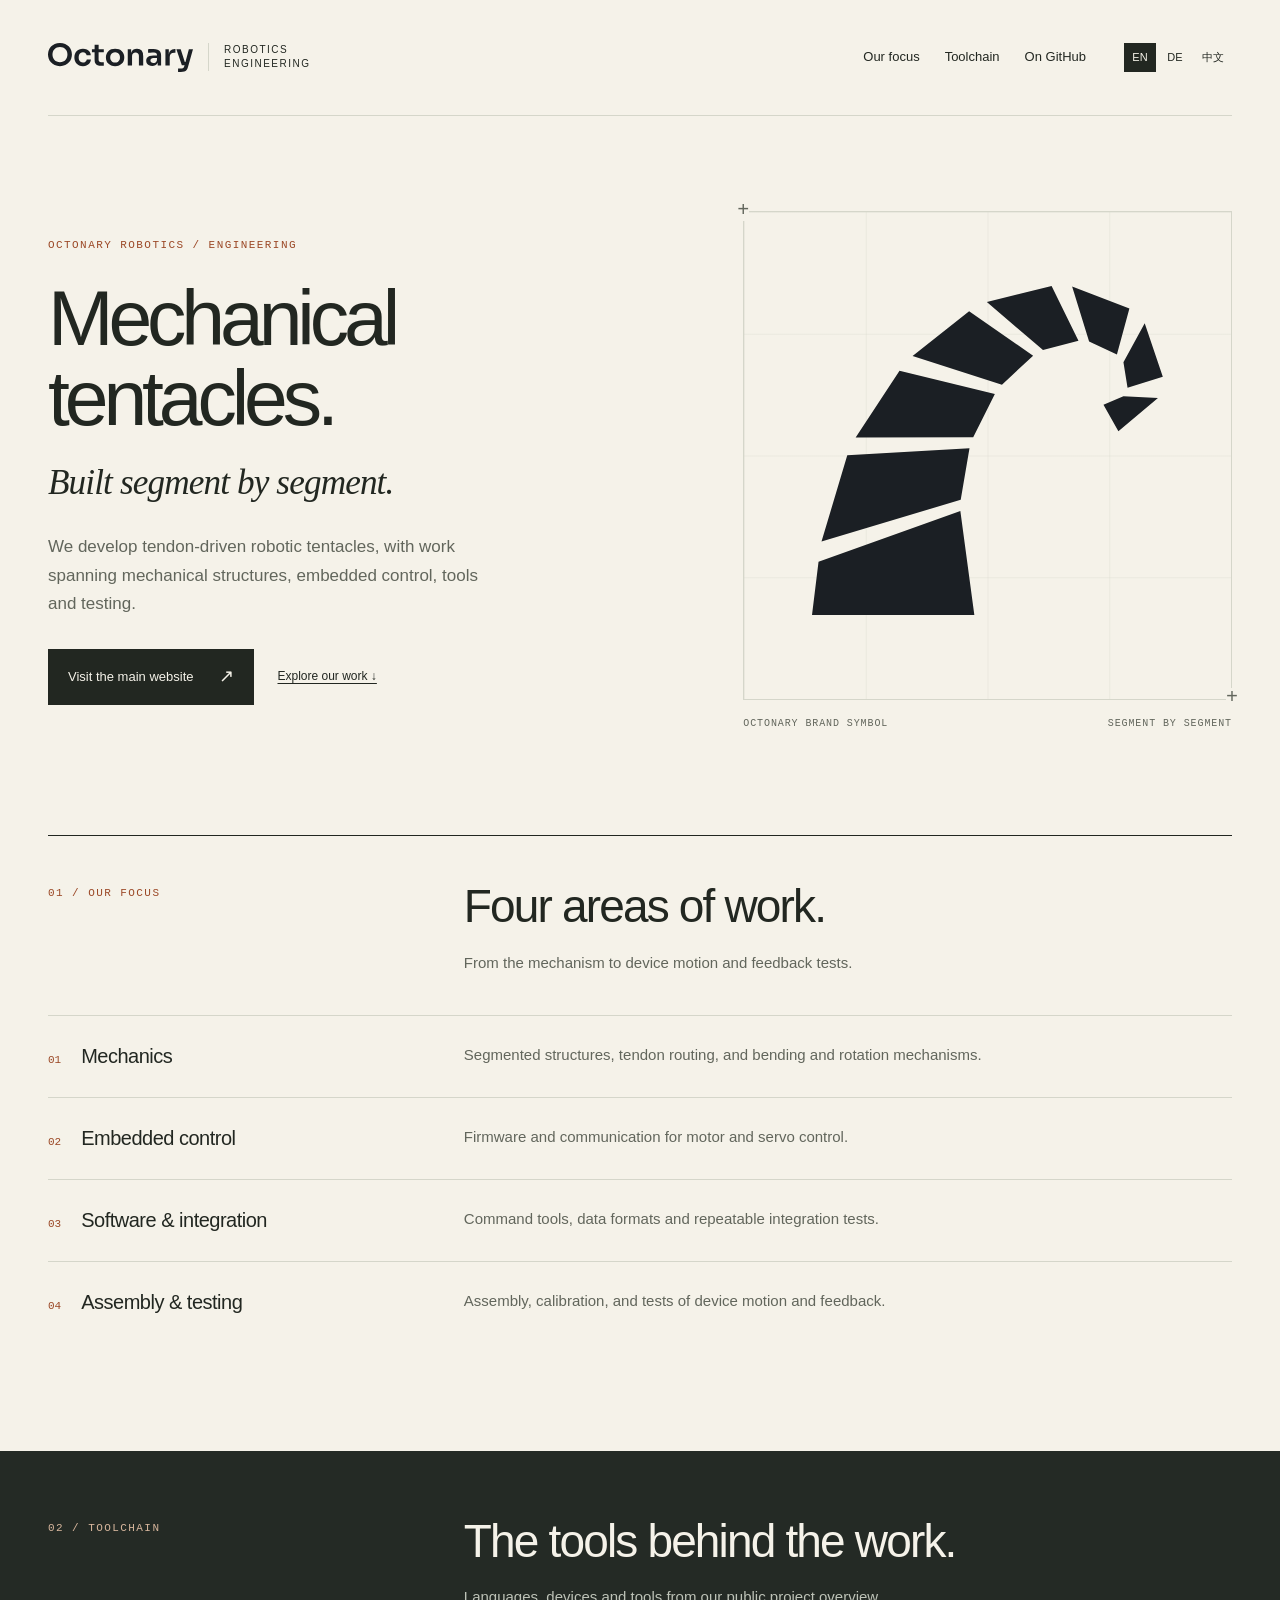
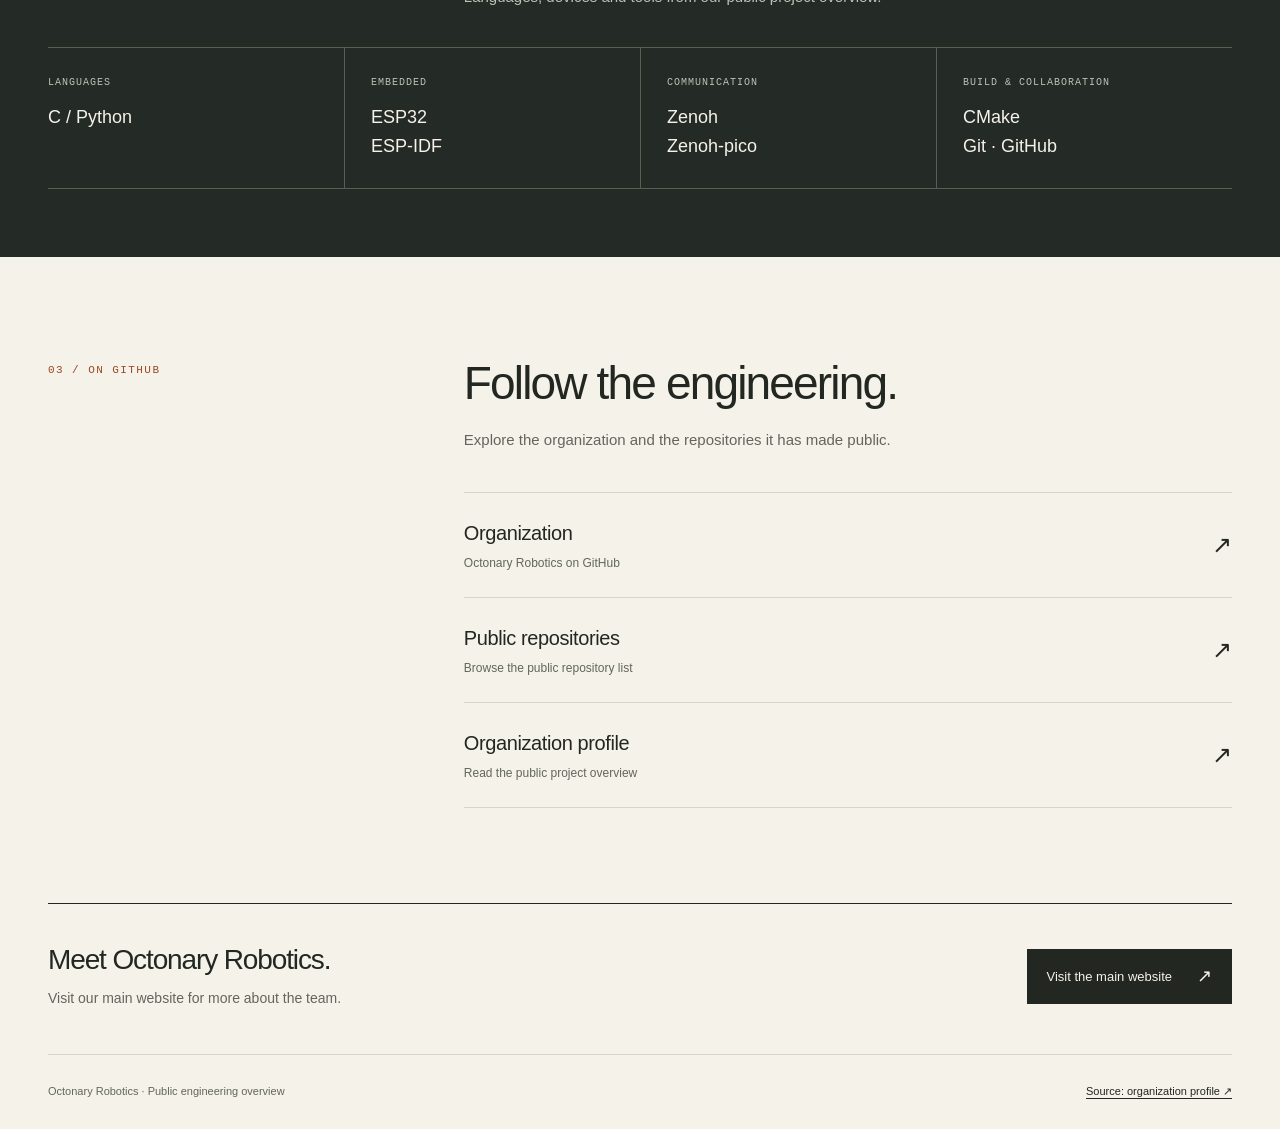
==== index.html @ dd6739da "Publish multilingual engineering introduction for GitHub Pages" ====
<!doctype html>
<html lang="en">
<head>
  <meta charset="utf-8">
  <meta name="viewport" content="width=device-width, initial-scale=1">
  <title>Octonary Robotics — Mechanical tentacles</title>
  <meta name="description" content="Octonary Robotics develops tendon-driven robotic tentacles. Explore our work in mechanical structures, embedded control, tools and testing.">
  <meta name="theme-color" content="#f5f2e9">
  <link rel="canonical" href="https://octonary-robotics.github.io/">
  <link rel="alternate" hreflang="en" href="https://octonary-robotics.github.io/">
  <link rel="alternate" hreflang="de" href="https://octonary-robotics.github.io/de.html">
  <link rel="alternate" hreflang="zh-CN" href="https://octonary-robotics.github.io/zh.html">
  <link rel="alternate" hreflang="x-default" href="https://octonary-robotics.github.io/">
  <meta property="og:type" content="website">
  <meta property="og:image" content="https://octonary-robotics.github.io/og-image-1200x630.png">
  <meta name="twitter:card" content="summary_large_image">
  <meta property="og:site_name" content="Octonary Robotics">
  <meta property="og:title" content="Octonary Robotics — Mechanical tentacles">
  <meta property="og:description" content="Octonary Robotics develops tendon-driven robotic tentacles. Explore our work in mechanical structures, embedded control, tools and testing.">
  <meta property="og:url" content="https://octonary-robotics.github.io/">
  <meta property="og:locale" content="en_US">
  <link rel="icon" href="/favicon.svg" type="image/svg+xml">
  <link rel="stylesheet" href="/site.css">
</head>
<body>
  <a class="skip" href="#content">Skip to content</a>
  <header class="site-header wrap">
    <a class="brand" href="/" aria-label="Octonary Robotics"><img src="/wordmark.svg" width="468" height="97" alt="Octonary"><span>Robotics<br>Engineering</span></a>
    <div class="header-right">
      <nav class="main-nav" aria-label="Main navigation">
        <a href="#focus">Our focus</a><a href="#toolchain">Toolchain</a><a href="#projects">On GitHub</a>
      </nav>
      <nav class="languages" aria-label="Language">
        <a href="/" lang="en" hreflang="en" aria-label="English" aria-current="page">EN</a>
        <a href="/de.html" lang="de" hreflang="de" aria-label="Deutsch">DE</a>
        <a href="/zh.html" lang="zh-CN" hreflang="zh-CN" aria-label="简体中文">中文</a>
      </nav>
    </div>
  </header>
  <main id="content">
    <section class="hero wrap" aria-labelledby="hero-title">
      <div>
        <p class="eyebrow">Octonary Robotics / Engineering</p>
        <h1 id="hero-title"><span>Mechanical</span><span>tentacles.</span></h1>
        <p class="hero-line">Built segment by segment.</p>
        <p class="hero-description">We develop tendon-driven robotic tentacles, with work spanning mechanical structures, embedded control, tools and testing.</p>
        <div class="actions"><a class="button" href="https://octonary-robotics.pages.dev/en/">Visit the main website<b aria-hidden="true">↗</b></a><a class="text-link" href="#focus">Explore our work ↓</a></div>
      </div>
      <figure class="hero-art"><div class="symbol-stage"><img src="/symbol.svg" width="188" height="176" alt=""></div><figcaption><span>Octonary brand symbol</span><span>Segment by segment</span></figcaption></figure>
    </section>
    <section class="wrap" id="focus" aria-labelledby="focus-title">
      <div class="section-top"><p class="eyebrow">01 / Our focus</p><div><h2 id="focus-title">Four areas of work.</h2><p class="section-description">From the mechanism to device motion and feedback tests.</p></div></div>
      <ol class="focus-list">
        <li class="focus-row"><div class="focus-label"><span aria-hidden="true">01</span><h3>Mechanics</h3></div><p>Segmented structures, tendon routing, and bending and rotation mechanisms.</p></li>
        <li class="focus-row"><div class="focus-label"><span aria-hidden="true">02</span><h3>Embedded control</h3></div><p>Firmware and communication for motor and servo control.</p></li>
        <li class="focus-row"><div class="focus-label"><span aria-hidden="true">03</span><h3>Software &amp; integration</h3></div><p>Command tools, data formats and repeatable integration tests.</p></li>
        <li class="focus-row"><div class="focus-label"><span aria-hidden="true">04</span><h3>Assembly &amp; testing</h3></div><p>Assembly, calibration, and tests of device motion and feedback.</p></li>
      </ol>
    </section>
    <section class="tool-section" id="toolchain" aria-labelledby="tool-title"><div class="wrap">
      <div class="section-top"><p class="eyebrow">02 / Toolchain</p><div><h2 id="tool-title">The tools behind the work.</h2><p class="section-description">Languages, devices and tools from our public project overview.</p></div></div>
      <ul class="tool-list"><li><small>Languages</small><strong>C / Python</strong></li><li><small>Embedded</small><strong>ESP32<br>ESP-IDF</strong></li><li><small>Communication</small><strong>Zenoh<br>Zenoh-pico</strong></li><li><small>Build &amp; collaboration</small><strong>CMake<br>Git · GitHub</strong></li></ul>
    </div></section>
    <section class="projects wrap" id="projects" aria-labelledby="projects-title">
      <div class="section-top"><p class="eyebrow">03 / On GitHub</p><div><h2 id="projects-title">Follow the engineering.</h2><p class="section-description">Explore the organization and the repositories it has made public.</p></div></div>
      <div class="project-links"><a class="project-link" href="https://github.com/octonary-robotics"><span><strong>Organization</strong><small>Octonary Robotics on GitHub</small></span><b aria-hidden="true">↗</b></a><a class="project-link" href="https://github.com/orgs/octonary-robotics/repositories?type=public"><span><strong>Public repositories</strong><small>Browse the public repository list</small></span><b aria-hidden="true">↗</b></a><a class="project-link" href="https://github.com/octonary-robotics/.github"><span><strong>Organization profile</strong><small>Read the public project overview</small></span><b aria-hidden="true">↗</b></a></div>
    </section>
    <section class="main-site wrap" aria-labelledby="more-title"><div><h2 id="more-title">Meet Octonary Robotics.</h2><p>Visit our main website for more about the team.</p></div><a class="button" href="https://octonary-robotics.pages.dev/en/">Visit the main website<b aria-hidden="true">↗</b></a></section>
  </main>
  <footer class="site-footer wrap"><p>Octonary Robotics · Public engineering overview</p><a href="https://github.com/octonary-robotics/.github">Source: organization profile ↗</a></footer>
</body>
</html>
---- site.css ----
@charset "UTF-8";

:root {
  color-scheme: light;
  --paper: #f5f2e9;
  --ink: #222721;
  --muted: #62665c;
  --line: #d5d6ca;
  --accent: #9b4826;
  --dark: #242a25;
  font-family: "Segoe UI", Inter, Arial, "PingFang SC", "Microsoft YaHei", sans-serif;
  font-synthesis: none;
  color: var(--ink);
  background: var(--paper);
  scroll-behavior: smooth;
  scroll-padding-top: 2rem;
}

* { box-sizing: border-box; }
body { margin: 0; line-height: 1.6; }
img, svg { display: block; max-width: 100%; }
a { color: inherit; text-decoration-thickness: 1px; text-underline-offset: .25em; }
a:hover { text-decoration-color: var(--accent); }
button, a { -webkit-tap-highlight-color: transparent; }
a:focus-visible { outline: 3px solid var(--accent); outline-offset: 5px; border-radius: 2px; }
::selection { color: var(--paper); background: var(--accent); }
.wrap { width: min(1200px, calc(100% - 96px)); margin-inline: auto; }
.skip { position: absolute; top: -80px; left: 20px; z-index: 10; padding: 12px 18px; background: var(--ink); color: var(--paper); }
.skip:focus { top: 12px; }
.site-header { min-height: 116px; display: flex; align-items: center; justify-content: space-between; gap: 28px; border-bottom: 1px solid var(--line); }
.brand { display: inline-flex; align-items: center; gap: 15px; text-decoration: none; flex: 0 0 auto; }
.brand img { width: 145px; height: auto; }
.brand span { border-left: 1px solid var(--line); padding-left: 15px; font-size: 10px; line-height: 1.4; letter-spacing: .15em; text-transform: uppercase; }
.header-right, .main-nav, .languages { display: flex; align-items: center; }
.header-right { gap: 38px; }
.main-nav { gap: 25px; font-size: 13px; }
.main-nav a, .languages a { text-decoration: none; padding-block: 10px; }
.main-nav a:hover { text-decoration: underline; }
.languages { gap: 3px; }
.languages a { padding: 6px 8px; min-width: 32px; text-align: center; font-size: 11px; line-height: 1.5; }
.languages a[aria-current="page"] { background: var(--ink); color: var(--paper); }
.languages a:not([aria-current]):hover { background: #e7e7db; }
.eyebrow { margin: 0 0 24px; color: var(--accent); font: 11px/1.5 Consolas, "Liberation Mono", monospace; letter-spacing: .13em; text-transform: uppercase; }
.hero { display: grid; grid-template-columns: minmax(0, 1.3fr) minmax(0, 1fr); align-items: center; gap: 60px; padding-block: 95px 104px; }
.hero h1 { margin: 0; max-width: 740px; font-size: clamp(52px, 6.15vw, 82px); font-weight: 520; letter-spacing: -.065em; line-height: 1.02; }
.hero h1 span { display: block; }
.hero-line { max-width: 540px; margin: 24px 0 0; font-family: Georgia, "Times New Roman", serif; font-size: clamp(26px, 2.75vw, 36px); font-style: italic; line-height: 1.18; letter-spacing: -.025em; }
.hero-description { max-width: 445px; margin: 29px 0 30px; color: var(--muted); font-size: 17px; line-height: 1.7; }
.actions { display: flex; flex-wrap: wrap; align-items: center; gap: 16px 24px; }
.button { display: inline-flex; gap: 25px; justify-content: space-between; align-items: center; max-width: 100%; padding: 15px 20px; background: var(--ink); color: var(--paper); font-size: 13px; text-decoration: none; line-height: 1.4; }
.button:hover { background: var(--accent); }
.button b { font-size: 18px; font-weight: 400; }
.text-link { font-size: 12px; }
.hero-art { margin: 0; align-self: stretch; display: flex; flex-direction: column; justify-content: center; min-width: 0; }
.symbol-stage { aspect-ratio: 1; display: grid; place-items: center; position: relative; border: 1px solid var(--line); background-image: linear-gradient(#d5d6ca55 1px, transparent 1px), linear-gradient(90deg, #d5d6ca55 1px, transparent 1px); background-size: 25% 25%; }
.symbol-stage::before, .symbol-stage::after { content: "+"; position: absolute; color: var(--muted); font: 20px/1 monospace; background: var(--paper); }
.symbol-stage::before { top: -11px; left: -7px; }
.symbol-stage::after { bottom: -9px; right: -7px; }
.symbol-stage img { width: 72%; height: auto; margin-top: -2%; }
.hero-art figcaption { display: flex; justify-content: space-between; gap: 16px; margin-top: 16px; font: 10px/1.5 Consolas, "Liberation Mono", monospace; color: var(--muted); letter-spacing: .09em; text-transform: uppercase; }
.section-top { display: grid; grid-template-columns: 1fr 2.1fr; gap: 50px; padding-block: 44px 40px; border-top: 1px solid var(--ink); }
.section-top .eyebrow { margin: 5px 0 0; }
h2 { margin: 0; font-size: clamp(31px, 3.7vw, 46px); font-weight: 500; letter-spacing: -.04em; line-height: 1.17; }
.section-description { color: var(--muted); max-width: 540px; margin: 17px 0 0; font-size: 15px; }
.focus-list { padding: 0; margin: 0 0 108px; list-style: none; }
.focus-row { display: grid; grid-template-columns: 1fr 2.1fr; gap: 50px; padding-block: 27px; border-top: 1px solid var(--line); }
.focus-label { display: flex; align-items: baseline; gap: 20px; }
.focus-label span { color: var(--accent); font: 11px/1.5 Consolas, "Liberation Mono", monospace; }
.focus-row h3 { font-size: 20px; font-weight: 500; letter-spacing: -.025em; margin: 0; line-height: 1.35; }
.focus-row p { margin: 0; color: var(--muted); max-width: 575px; font-size: 15px; }
.tool-section { background: var(--dark); color: var(--paper); padding-block: 64px 68px; }
.tool-section .section-top { border: 0; padding: 0 0 38px; }
.tool-section .eyebrow { color: #d7b69d; }
.tool-section .section-description { color: #bdc2b7; }
.tool-list { display: grid; grid-template-columns: repeat(4, minmax(0, 1fr)); padding: 0; margin: 0; list-style: none; border-block: 1px solid #566050; }
.tool-list li { min-width: 0; padding: 27px 22px 27px 0; }
.tool-list li + li { padding-left: 26px; border-left: 1px solid #566050; }
.tool-list small { display: block; color: #bdc2b7; font: 10px/1.5 Consolas, "Liberation Mono", monospace; letter-spacing: .1em; text-transform: uppercase; margin-bottom: 13px; }
.tool-list strong { font-size: 18px; font-weight: 450; line-height: 1.6; }
.projects { padding-block: 100px 95px; }
.projects .section-top { border: 0; padding-top: 0; }
.project-links { margin-left: calc((100% - 50px) / 3.1 + 50px); }
.project-link { display: flex; align-items: center; justify-content: space-between; gap: 24px; padding: 24px 0; border-top: 1px solid var(--line); text-decoration: none; }
.project-link:last-child { border-bottom: 1px solid var(--line); }
.project-link strong { display: block; font-size: 20px; font-weight: 500; letter-spacing: -.02em; }
.project-link small { display: block; margin-top: 5px; font-size: 12px; color: var(--muted); }
.project-link b { font-size: 24px; font-weight: 400; transition: transform .18s ease; }
.project-link:hover b { transform: translate(3px, -3px); }
.main-site { display: flex; align-items: center; justify-content: space-between; gap: 40px; border-top: 1px solid var(--ink); padding-block: 40px 45px; }
.main-site h2 { font-size: 28px; }
.main-site p { margin: 10px 0 0; color: var(--muted); font-size: 14px; }
.site-footer { border-top: 1px solid var(--line); padding-block: 28px; display: flex; align-items: center; justify-content: space-between; gap: 20px; color: var(--muted); font-size: 11px; }
.site-footer p { margin: 0; }
.site-footer a { color: var(--ink); }
html[lang="zh-CN"] .hero h1 { letter-spacing: -.055em; line-height: 1.15; }
html[lang="zh-CN"] .hero-line { font-style: normal; font-family: inherit; font-weight: 300; font-size: 28px; }
html[lang="de"] .hero h1 { font-size: clamp(44px, 5.4vw, 72px); }
html[lang="de"] .hero-line { max-width: 400px; }

@media (max-width: 1000px) {
  .wrap { width: calc(100% - 56px); }
  .brand span { display: none; }
  .header-right { gap: 22px; }
  .main-nav { gap: 18px; }
  .hero { gap: 36px; padding-block: 72px 82px; }
  .hero h1 { font-size: 62px; }
  .hero-description { font-size: 15px; }
  .section-top, .focus-row { grid-template-columns: 1fr 1.8fr; gap: 30px; }
  .project-links { margin-left: calc((100% - 30px) / 2.8 + 30px); }
  .tool-list strong { font-size: 16px; }
}

@media (max-width: 740px) {
  .wrap { width: calc(100% - 40px); }
  .site-header { min-height: 90px; flex-wrap: wrap; gap: 0; padding-block: 18px 13px; }
  .brand img { width: 125px; }
  .header-right { display: contents; }
  .languages { order: 1; }
  .main-nav { order: 2; width: 100%; margin-top: 10px; padding-top: 7px; border-top: 1px solid var(--line); gap: 25px; font-size: 12px; }
  .main-nav a { padding-block: 6px; }
  .hero { grid-template-columns: 1fr; gap: 42px; padding-block: 47px 60px; }
  .hero h1 { font-size: clamp(48px, 12vw, 72px); }
  html[lang="de"] .hero h1 { font-size: clamp(40px, 10.1vw, 65px); }
  .hero .eyebrow { margin-bottom: 20px; }
  .hero-line { font-size: 28px; margin-top: 17px; }
  .hero-description { max-width: 480px; margin-block: 22px 26px; }
  .hero-art { max-width: 440px; width: 100%; }
  .symbol-stage { aspect-ratio: 1.25; }
  .symbol-stage img { width: 58%; }
  .section-top { grid-template-columns: 1fr; gap: 18px; padding-block: 30px; }
  .section-top .eyebrow { margin: 0; }
  .focus-row { grid-template-columns: 1fr; gap: 13px; padding-block: 25px; }
  .focus-list { margin-bottom: 60px; }
  .focus-label { gap: 15px; }
  .focus-row p { padding-left: 29px; }
  .tool-section { padding-block: 39px 45px; }
  .tool-section .section-top { padding-bottom: 28px; }
  .tool-list { grid-template-columns: 1fr 1fr; }
  .tool-list li { padding: 22px 12px 22px 0; }
  .tool-list li + li { padding-left: 18px; }
  .tool-list li:nth-child(3) { padding-left: 0; border-left: 0; }
  .tool-list li:nth-child(n+3) { border-top: 1px solid #566050; }
  .tool-list strong { font-size: 17px; }
  .projects { padding-block: 60px; }
  .project-links { margin-left: 0; }
  .project-link strong { font-size: 18px; }
  .main-site { align-items: flex-start; flex-direction: column; gap: 22px; padding-block: 30px 35px; }
  .main-site h2 { font-size: 26px; }
  .site-footer { align-items: flex-start; flex-direction: column; gap: 9px; padding-block: 22px; }
}

@media (prefers-reduced-motion: reduce) {
  :root { scroll-behavior: auto; }
  *, *::before, *::after { transition: none !important; }
}
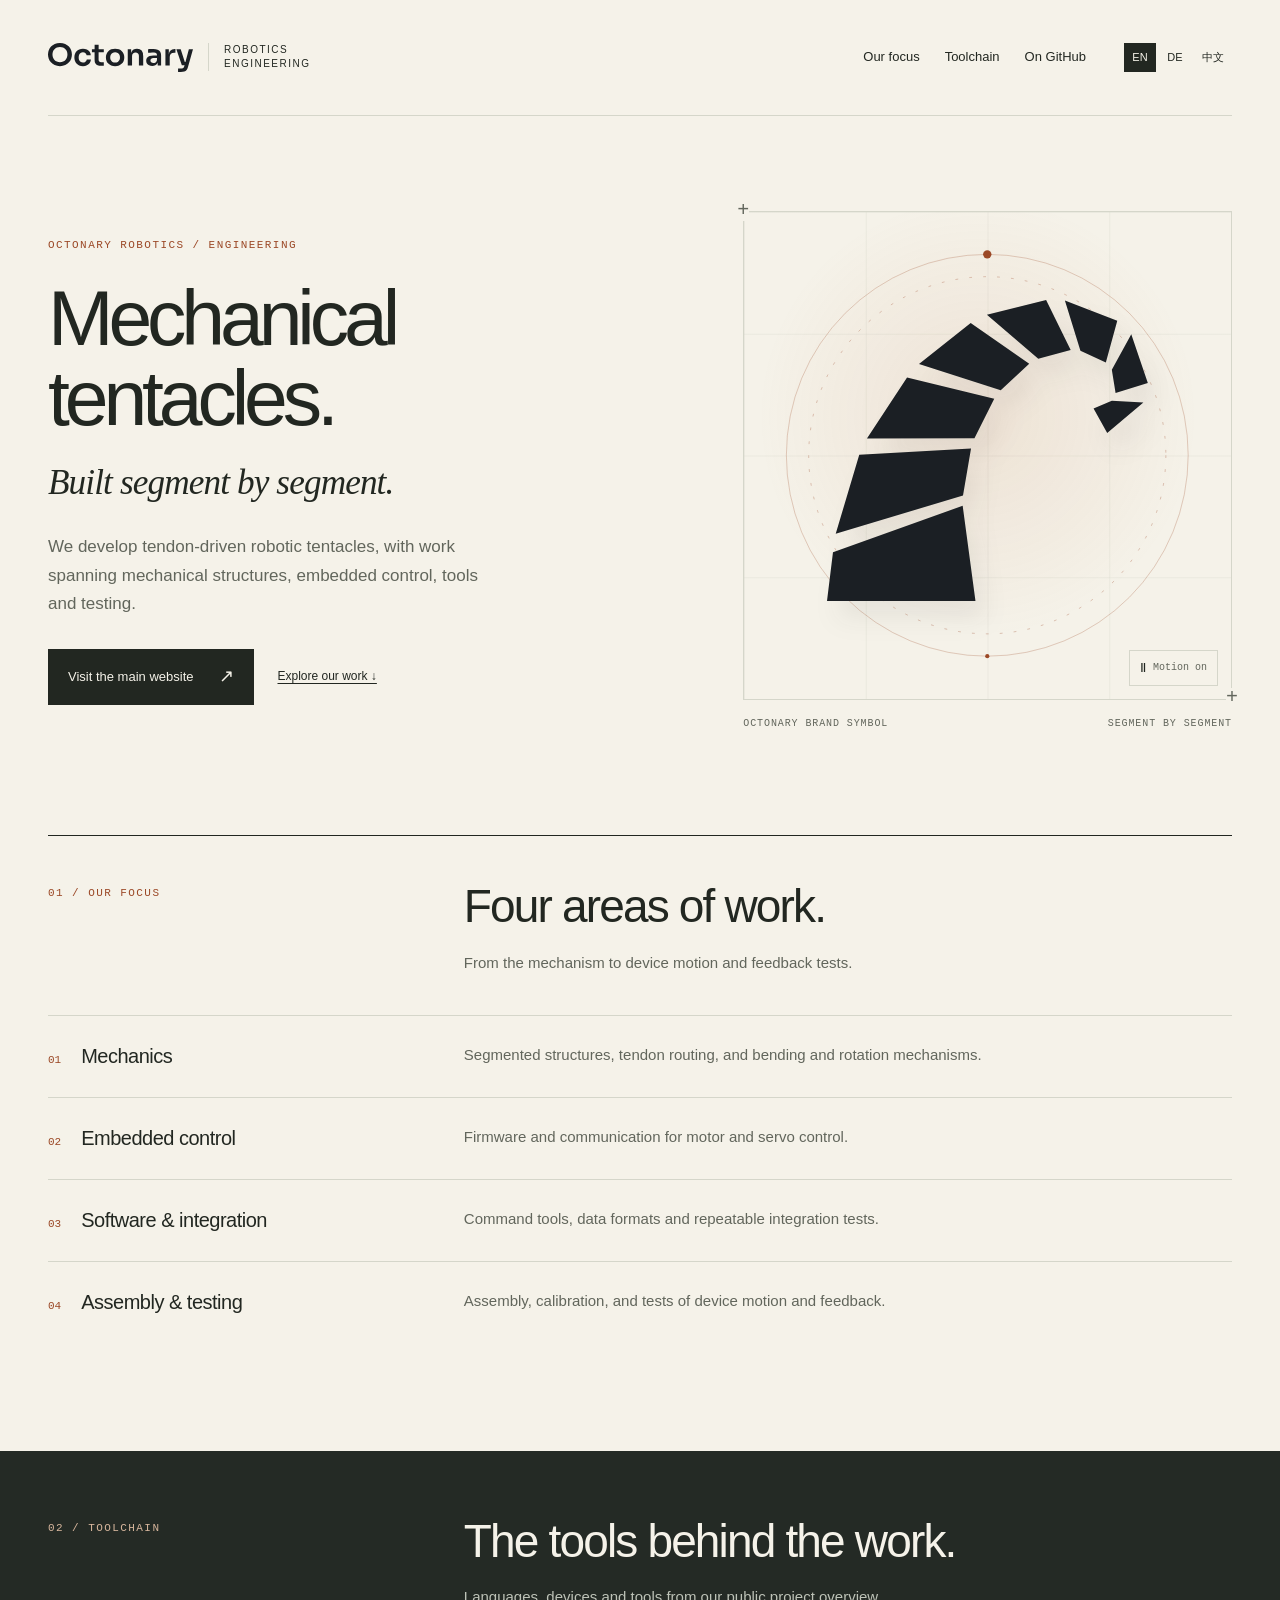
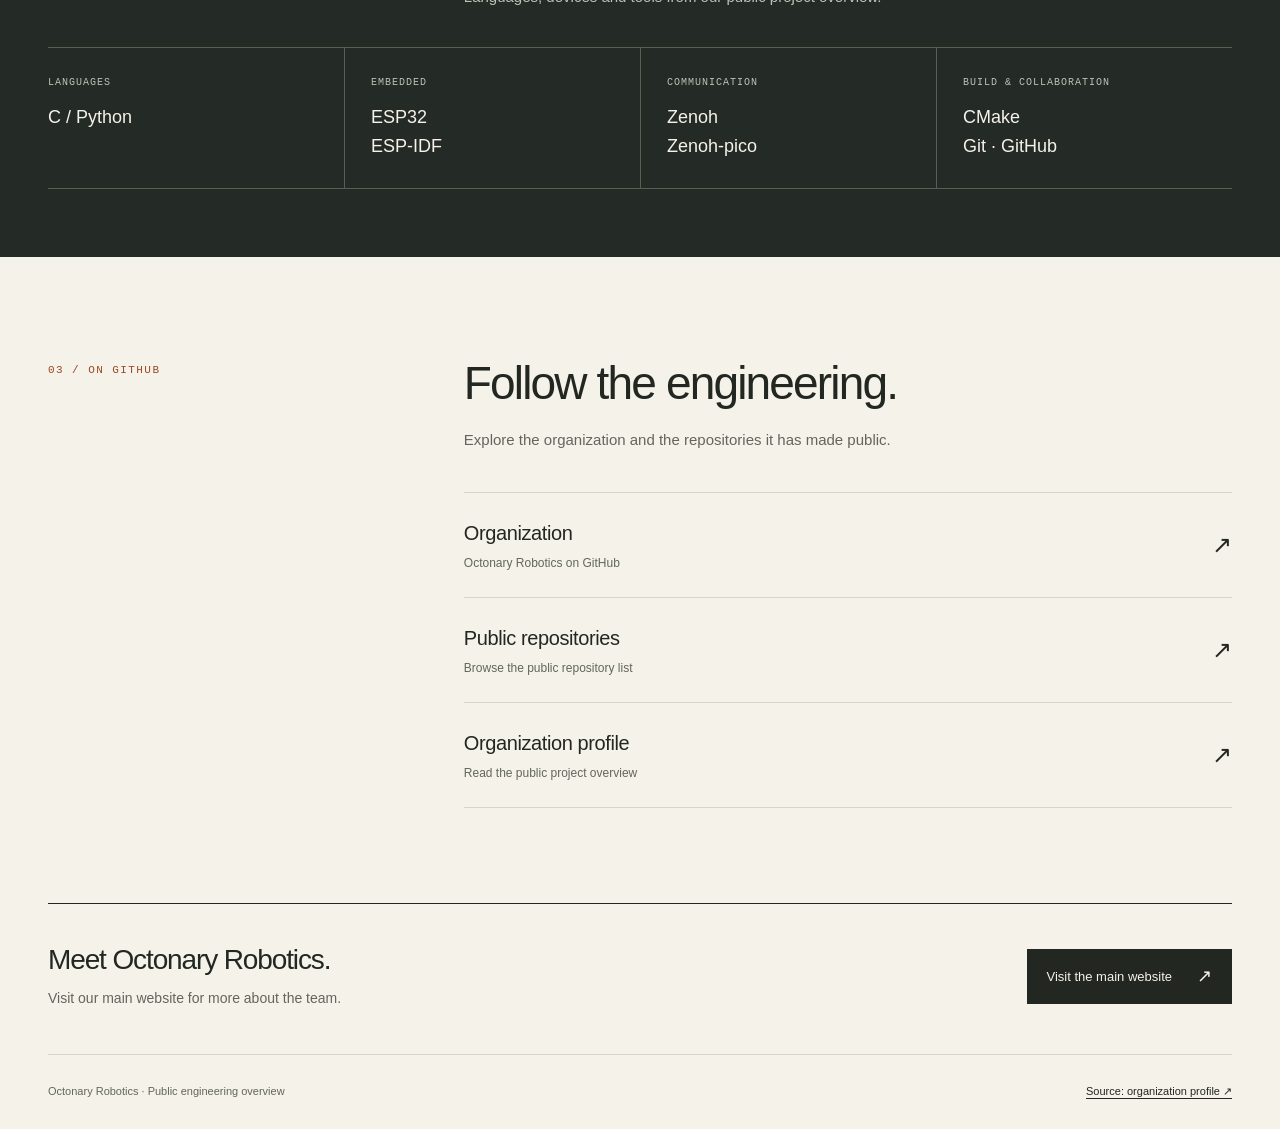
==== commit f735349d: "Add accessible motion to the engineering site" ====
--- a/index.html
+++ b/index.html
@@ -20,7 +20,8 @@
   <meta property="og:url" content="https://octonary-robotics.github.io/">
   <meta property="og:locale" content="en_US">
   <link rel="icon" href="/favicon.svg" type="image/svg+xml">
-  <link rel="stylesheet" href="/site.css">
+  <link rel="stylesheet" href="/site.css?v=20261027-motion1">
+  <script src="/motion.js?v=20261027-motion1" defer></script>
 </head>
 <body>
   <a class="skip" href="#content">Skip to content</a>
@@ -46,7 +47,7 @@
         <p class="hero-description">We develop tendon-driven robotic tentacles, with work spanning mechanical structures, embedded control, tools and testing.</p>
         <div class="actions"><a class="button" href="https://octonary-robotics.pages.dev/en/">Visit the main website<b aria-hidden="true">↗</b></a><a class="text-link" href="#focus">Explore our work ↓</a></div>
       </div>
-      <figure class="hero-art"><div class="symbol-stage"><img src="/symbol.svg" width="188" height="176" alt=""></div><figcaption><span>Octonary brand symbol</span><span>Segment by segment</span></figcaption></figure>
+      <figure class="hero-art"><div class="symbol-stage"><div class="kinetic-scene" aria-hidden="true"><svg class="orbit-track" viewBox="0 0 300 300"><circle class="orbit-ring" cx="150" cy="150" r="144"/><circle class="orbit-ring orbit-dashed" cx="150" cy="150" r="128"/><g class="orbit-runner"><circle cx="150" cy="6" r="3"/><circle cx="150" cy="294" r="1.5"/></g></svg><img src="/symbol.svg" width="188" height="176" alt=""></div><div class="scan-window" aria-hidden="true"><i class="scan-line"></i></div><button class="motion-toggle" type="button" hidden><span></span></button></div><figcaption><span>Octonary brand symbol</span><span>Segment by segment</span></figcaption></figure>
     </section>
     <section class="wrap" id="focus" aria-labelledby="focus-title">
       <div class="section-top"><p class="eyebrow">01 / Our focus</p><div><h2 id="focus-title">Four areas of work.</h2><p class="section-description">From the mechanism to device motion and feedback tests.</p></div></div>
--- a/site.css
+++ b/site.css
@@ -153,3 +153,111 @@
   :root { scroll-behavior: auto; }
   *, *::before, *::after { transition: none !important; }
 }
+
+/* Optional motion layer. All text and navigation work without JavaScript. */
+.symbol-stage { isolation: isolate; perspective: 850px; }
+.symbol-stage::before, .symbol-stage::after { z-index: 3; }
+.kinetic-scene {
+  position: absolute; inset: 0; display: grid; place-items: center;
+  transform: rotateX(var(--tilt-x, 0deg)) rotateY(var(--tilt-y, 0deg));
+  transition: transform .45s cubic-bezier(.2,.7,.2,1);
+  pointer-events: none;
+}
+.kinetic-scene::before {
+  content: ""; position: absolute; inset: 0;
+  background: radial-gradient(circle at var(--light-x, 48%) var(--light-y, 42%), #b9673526, transparent 58%);
+  opacity: .75;
+}
+.symbol-stage .kinetic-scene > img {
+  position: relative; z-index: 2; width: 66%;
+  filter: drop-shadow(10px 18px 12px #22272110);
+  transform-origin: 28% 88%;
+}
+.orbit-track { position: absolute; inset: 7%; width: 86%; height: 86%; overflow: visible; color: var(--accent); }
+.orbit-ring { fill: none; stroke: currentColor; stroke-width: .6; opacity: .3; }
+.orbit-dashed { stroke-dasharray: 2 8; opacity: .36; }
+.orbit-runner { transform-origin: 150px 150px; }
+.orbit-runner circle { fill: var(--accent); }
+.scan-window { position: absolute; inset: 0; overflow: hidden; pointer-events: none; }
+.scan-line {
+  position: absolute; z-index: 1; inset: 0 0 auto; height: 2px; opacity: 0;
+  background: linear-gradient(90deg, transparent, #9b482666 40%, #9b4826 60%, transparent);
+  box-shadow: 0 -12px 30px 12px #b967350d;
+}
+.motion-toggle {
+  position: absolute; z-index: 4; bottom: 13px; right: 13px;
+  display: inline-flex; align-items: center; gap: 7px;
+  min-height: 36px; padding: 7px 10px; border: 1px solid var(--line);
+  background: var(--paper); color: var(--muted); cursor: pointer;
+  font: 10px/1.3 Consolas, "Liberation Mono", monospace;
+}
+.motion-toggle[hidden] { display: none; }
+.motion-toggle::before { content: "Ⅱ"; font: 13px/1 Arial, sans-serif; color: var(--ink); }
+.motion-toggle[aria-pressed="false"]::before { content: "▷"; }
+.motion-toggle:focus-visible { outline: 3px solid var(--accent); outline-offset: 4px; }
+.motion-toggle:hover { border-color: var(--accent); color: var(--ink); }
+
+html[data-motion="on"] .kinetic-scene > img { animation: symbol-breathe 7s ease-in-out infinite; }
+html[data-motion="on"] .orbit-runner { animation: orbit-travel 24s linear infinite; }
+html[data-motion="on"] .scan-line { animation: scan-pass 5s ease-in-out infinite; }
+html[data-hero-visible="false"] .kinetic-scene *,
+html[data-page-hidden="true"] .kinetic-scene *,
+html[data-hero-visible="false"] .kinetic-scene > img,
+html[data-page-hidden="true"] .kinetic-scene > img,
+html[data-hero-visible="false"] .scan-line,
+html[data-page-hidden="true"] .scan-line { animation-play-state: paused; }
+
+.button { position: relative; overflow: hidden; transition: background .25s, box-shadow .3s, transform .3s; }
+.button::before {
+  content: ""; position: absolute; inset: 0; pointer-events: none;
+  background: linear-gradient(110deg, transparent 25%, #ffffff25 50%, transparent 75%);
+  transform: translateX(-130%); transition: transform .65s;
+}
+.button b { transition: transform .3s; }
+.button:is(:hover, :focus-visible) { transform: translateY(-2px); box-shadow: 0 8px 20px #22272118; }
+.button:is(:hover, :focus-visible)::before { transform: translateX(130%); }
+.button:is(:hover, :focus-visible) b, .project-link:focus-visible b { transform: translate(3px, -3px); }
+.main-nav a { position: relative; }
+.main-nav a::after { content: ""; position: absolute; left: 0; right: 0; bottom: 5px; height: 1px; background: var(--accent); transform: scaleX(0); transform-origin: left; transition: transform .25s; }
+.main-nav a:is(:hover, :focus-visible) { text-decoration: none; }
+.main-nav a:is(:hover, :focus-visible)::after { transform: scaleX(1); }
+.project-link { position: relative; transition: padding .3s, background .3s; }
+.project-link:is(:hover, :focus-visible) { padding-inline: 14px; background: #e7e7db66; }
+.focus-row { transition: border-color .3s; }
+.focus-row:hover { border-top-color: var(--accent); }
+
+@keyframes symbol-breathe {
+  0%, 100% { transform: translateY(0) rotate(-1deg); }
+  50% { transform: translateY(-7px) rotate(1deg); }
+}
+@keyframes orbit-travel { to { transform: rotate(360deg); } }
+@keyframes scan-pass {
+  0%, 8% { top: 6%; opacity: 0; }
+  20% { opacity: .55; }
+  66% { opacity: .45; }
+  80%, 100% { top: 94%; opacity: 0; }
+}
+
+@media (max-width: 740px) {
+  .symbol-stage .kinetic-scene > img { width: 54%; }
+  .orbit-track { inset: 5% 14%; width: 72%; height: 90%; }
+  .motion-toggle { bottom: 9px; right: 9px; min-height: 40px; }
+  .project-link:is(:hover, :focus-visible) { padding-inline: 7px; }
+}
+@media (hover: none), (pointer: coarse) {
+  .kinetic-scene { transform: none; }
+}
+html[data-motion="off"] { scroll-behavior: auto; }
+html[data-motion="off"] .kinetic-scene { transform: none; }
+html[data-motion="off"] .button,
+html[data-motion="off"] .button::before,
+html[data-motion="off"] .button b,
+html[data-motion="off"] .project-link,
+html[data-motion="off"] .project-link b,
+html[data-motion="off"] .main-nav a::after { transition: none; transform: none; }
+html[data-motion="off"] .button::before { display: none; }
+@media (prefers-reduced-motion: reduce) {
+  *, *::before, *::after { animation: none !important; transition: none !important; }
+  .kinetic-scene, .kinetic-scene > img, .button, .button b, .project-link b { transform: none !important; }
+  .scan-line, .button::before { display: none; }
+}
